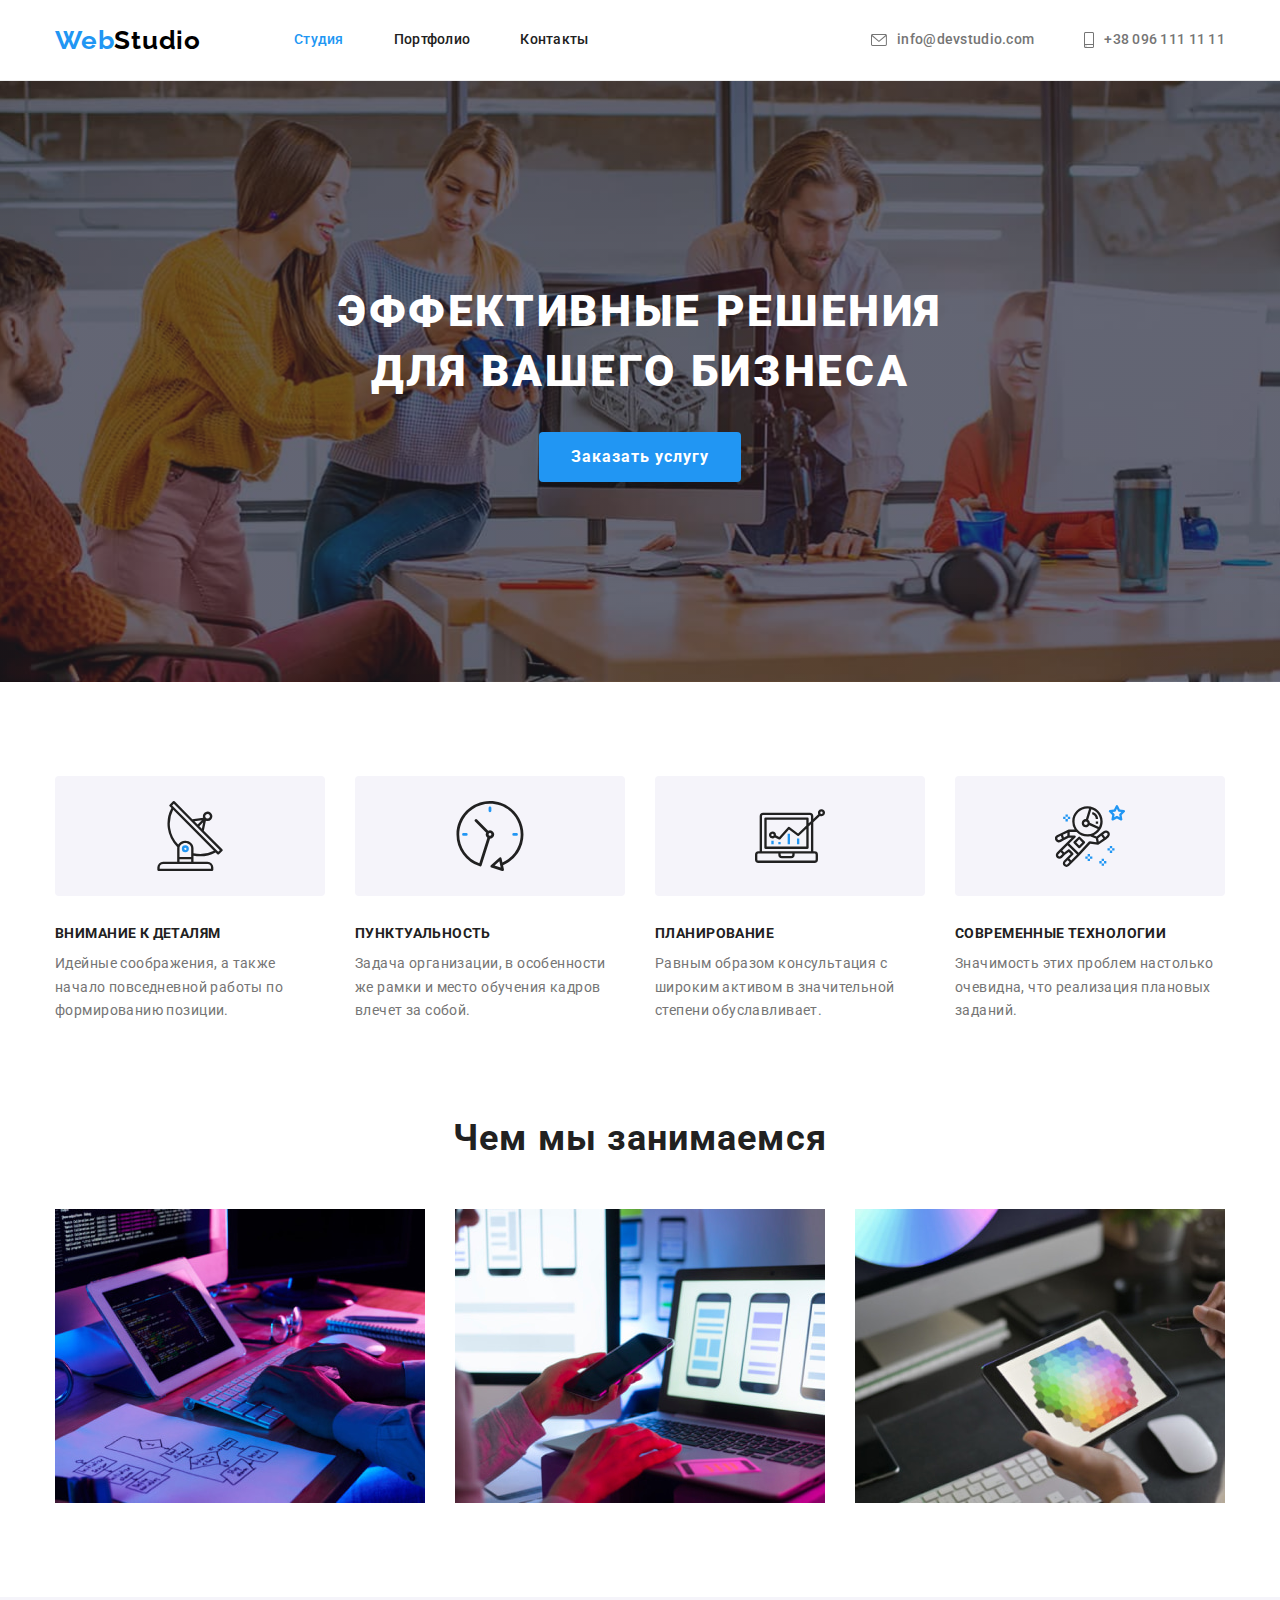
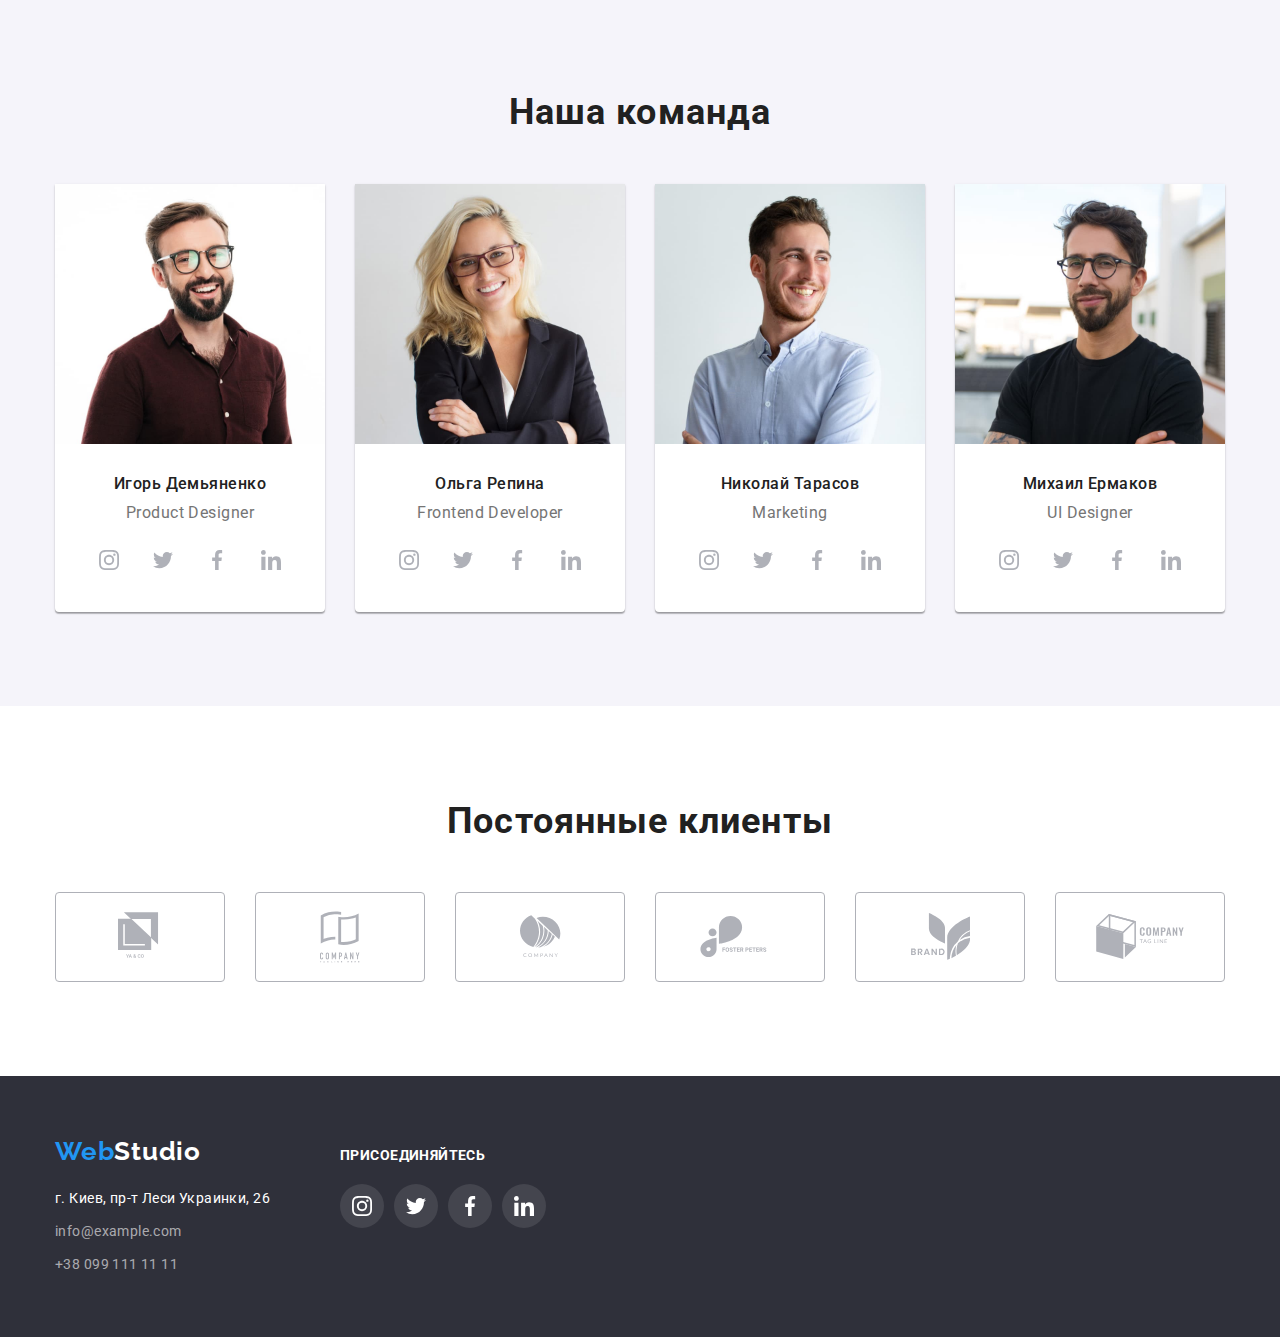
==== index.html @ 128374de "added files from hw-04" ====
<!DOCTYPE html>
<html lang="ru">
  <head>
    <meta charset="UTF-8" />
    <meta name="viewport" content="width=device-width, initial-scale=1.0" />
    <title>Студия</title>
    <link rel="preconnect" href="https://fonts.gstatic.com" />
    <link
      href="https://fonts.googleapis.com/css2?family=Raleway:wght@700&family=Roboto:wght@400;500;700;900&display=swap"
      rel="stylesheet"
    />
    <link rel="stylesheet" href="./css/modern-normalize.css" />
    <link rel="stylesheet" href="css/styles.css" />
  </head>
  <body>
    <header class="header">
      <div class="container header-container">
        <nav class="nav">
          <a class="logo header-logo" href="./index.html"
            >Web<span>Studio</span></a
          >
          <ul class="menu">
            <li class="menu-item">
              <a class="menu-link current" href="./index.html">Студия</a>
            </li>
            <li class="menu-item">
              <a class="menu-link" href="./portfolio.html">Портфолио</a>
            </li>
            <li class="menu-item"><a class="menu-link" href="">Контакты</a></li>
          </ul>
        </nav>
        <ul class="contacts">
          <li class="contacts-item">
            <a class="contacts-link" href="malito:info@devstudio.com"
              ><svg class="contacts-icon-envelope" width="16" height="12">
                <use href="./images/icons.svg#envelope"></use>
              </svg>
              info@devstudio.com</a
            >
          </li>
          <li class="contacts-item">
            <a class="contacts-link" href="tel:+380961111111"
              ><svg class="contacts-icon-smartphone" width="10" height="16">
                <use href="./images/icons.svg#smartphone"></use>
              </svg>
              +38 096 111 11 11</a
            >
          </li>
        </ul>
      </div>
    </header>
    <main>
      <section class="hero">
        <div class="container">
          <h1 class="hero-title">
            Эффективные решения<br />
            для вашего бизнеса
          </h1>
          <button class="hero-button" type="button">Заказать услугу</button>
        </div>
      </section>
      <section class="benefits">
        <div class="container">
          <h2 class="visually-hidden">Наши Преимущества</h2>
          <ul class="benefits-list">
            <li class="benefits-item">
              <div class="benefits-cover">
                <svg class="benefits-svg" width="70" height="70">
                  <use href="./images/icons.svg#antenna"></use>
                </svg>
              </div>
              <h3 class="benefits-item-title">Внимание к деталям</h3>
              <p class="benefits-item-text">
                Идейные соображения, а также начало повседневной работы по
                формированию позиции.
              </p>
            </li>
            <li class="benefits-item">
              <div class="benefits-cover">
                <svg class="benefits-svg" width="70" height="70">
                  <use href="./images/icons.svg#clock"></use>
                </svg>
              </div>
              <h3 class="benefits-item-title">Пунктуальность</h3>
              <p class="benefits-item-text">
                Задача организации, в особенности же рамки и место обучения
                кадров влечет за собой.
              </p>
            </li>
            <li class="benefits-item">
              <div class="benefits-cover">
                <svg class="benefits-svg" width="70" height="70">
                  <use href="./images/icons.svg#diagram"></use>
                </svg>
              </div>
              <h3 class="benefits-item-title">Планирование</h3>
              <p class="benefits-item-text">
                Равным образом консультация с широким активом в значительной
                степени обуславливает.
              </p>
            </li>
            <li class="benefits-item">
              <div class="benefits-cover">
                <svg class="benefits-svg" width="70" height="70">
                  <use href="./images/icons.svg#astronaut"></use>
                </svg>
              </div>
              <h3 class="benefits-item-title">Современные технологии</h3>
              <p class="benefits-item-text">
                Значимость этих проблем настолько очевидна, что реализация
                плановых заданий.
              </p>
            </li>
          </ul>
        </div>
      </section>
      <section class="activities">
        <div class="container">
          <h2 class="activities-title">Чем мы занимаемся</h2>
          <ul class="activities-list">
            <li class="activities-item">
              <div class="activities-thumb">
                <img
                  class="activities-image"
                  src="./images/activities/activity1.jpg"
                  alt="Разработка сайтов"
                  width="370"
                />
              </div>
            </li>
            <li class="activities-item">
              <div class="activities-thumb">
                <img
                  class="activities-image"
                  src="./images/activities/activity2.jpg"
                  alt="Разработка мобильных приложений"
                  width="370"
                />
              </div>
            </li>
            <li class="activities-item">
              <div class="activities-thumb">
                <img
                  class="activities-image"
                  src="./images/activities/activity3.jpg"
                  alt="Разработка дизайн макета сайта"
                  width="370"
                />
              </div>
            </li>
          </ul>
        </div>
      </section>
      <section class="team">
        <div class="container">
          <h2 class="team-title">Наша команда</h2>
          <ul class="team-list">
            <li class="team-item">
              <img
                class="team-photo"
                src="./images/team/igor.jpg"
                alt="Игорь Демьяненко"
                width="270"
              />
              <div class="team-content">
                <h3 class="team-name">Игорь Демьяненко</h3>
                <p class="team-position">Product Designer</p>
                <ul class="team-social">
                  <li class="team-social-item">
                    <a
                      href="https://instagram.com"
                      class="team-social-link"
                      target="_blank"
                    >
                      <svg class="team-social-svg" width="20" height="20">
                        <use href="./images/icons.svg#instagram"></use>
                      </svg>
                    </a>
                  </li>
                  <li class="team-social-item">
                    <a
                      href="https://twitter.com"
                      class="team-social-link"
                      target="_blank"
                    >
                      <svg class="team-social-svg" width="20" height="20">
                        <use href="./images/icons.svg#twitter"></use>
                      </svg>
                    </a>
                  </li>
                  <li class="team-social-item">
                    <a
                      href="https://facebook.com"
                      class="team-social-link"
                      target="_blank"
                    >
                      <svg class="team-social-svg" width="20" height="20">
                        <use href="./images/icons.svg#facebook"></use>
                      </svg>
                    </a>
                  </li>
                  <li class="team-social-item">
                    <a
                      href="https://linkedin.com"
                      class="team-social-link"
                      target="_blank"
                    >
                      <svg class="team-social-svg" width="20" height="20">
                        <use href="./images/icons.svg#linkedin"></use>
                      </svg>
                    </a>
                  </li>
                </ul>
              </div>
            </li>
            <li class="team-item">
              <img
                class="team-photo"
                src="./images/team/olga.jpg"
                alt="Ольга Репина"
                width="270"
              />
              <div class="team-content">
                <h3 class="team-name">Ольга Репина</h3>
                <p class="team-position">Frontend Developer</p>
                <ul class="team-social">
                  <li class="team-social-item">
                    <a
                      href="https://instagram.com"
                      class="team-social-link"
                      target="_blank"
                    >
                      <svg class="team-social-svg" width="20" height="20">
                        <use href="./images/icons.svg#instagram"></use>
                      </svg>
                    </a>
                  </li>
                  <li class="team-social-item">
                    <a
                      href="https://twitter.com"
                      class="team-social-link"
                      target="_blank"
                    >
                      <svg class="team-social-svg" width="20" height="20">
                        <use href="./images/icons.svg#twitter"></use>
                      </svg>
                    </a>
                  </li>
                  <li class="team-social-item">
                    <a
                      href="https://facebook.com"
                      class="team-social-link"
                      target="_blank"
                    >
                      <svg class="team-social-svg" width="20" height="20">
                        <use href="./images/icons.svg#facebook"></use>
                      </svg>
                    </a>
                  </li>
                  <li class="team-social-item">
                    <a
                      href="https://linkedin.com"
                      class="team-social-link"
                      target="_blank"
                    >
                      <svg class="team-social-svg" width="20" height="20">
                        <use href="./images/icons.svg#linkedin"></use>
                      </svg>
                    </a>
                  </li>
                </ul>
              </div>
            </li>
            <li class="team-item">
              <img
                class="team-photo"
                src="./images/team/nikolai.jpg"
                alt="Николай Тарасов"
                width="270"
              />
              <div class="team-content">
                <h3 class="team-name">Николай Тарасов</h3>
                <p class="team-position">Marketing</p>
                <ul class="team-social">
                  <li class="team-social-item">
                    <a
                      href="https://instagram.com"
                      class="team-social-link"
                      target="_blank"
                    >
                      <svg class="team-social-svg" width="20" height="20">
                        <use href="./images/icons.svg#instagram"></use>
                      </svg>
                    </a>
                  </li>
                  <li class="team-social-item">
                    <a
                      href="https://twitter.com"
                      class="team-social-link"
                      target="_blank"
                    >
                      <svg class="team-social-svg" width="20" height="20">
                        <use href="./images/icons.svg#twitter"></use>
                      </svg>
                    </a>
                  </li>
                  <li class="team-social-item">
                    <a
                      href="https://facebook.com"
                      class="team-social-link"
                      target="_blank"
                    >
                      <svg class="team-social-svg" width="20" height="20">
                        <use href="./images/icons.svg#facebook"></use>
                      </svg>
                    </a>
                  </li>
                  <li class="team-social-item">
                    <a
                      href="https://linkedin.com"
                      class="team-social-link"
                      target="_blank"
                    >
                      <svg class="team-social-svg" width="20" height="20">
                        <use href="./images/icons.svg#linkedin"></use>
                      </svg>
                    </a>
                  </li>
                </ul>
              </div>
            </li>
            <li class="team-item">
              <img
                class="team-photo"
                src="./images/team/michail.jpg"
                alt="Михаил Ермаков"
                width="270"
              />
              <div class="team-content">
                <h3 class="team-name">Михаил Ермаков</h3>
                <p class="team-position">UI Designer</p>
                <ul class="team-social">
                  <li class="team-social-item">
                    <a
                      href="https://instagram.com"
                      class="team-social-link"
                      target="_blank"
                    >
                      <svg class="team-social-svg" width="20" height="20">
                        <use href="./images/icons.svg#instagram"></use>
                      </svg>
                    </a>
                  </li>
                  <li class="team-social-item">
                    <a
                      href="https://twitter.com"
                      class="team-social-link"
                      target="_blank"
                    >
                      <svg class="team-social-svg" width="20" height="20">
                        <use href="./images/icons.svg#twitter"></use>
                      </svg>
                    </a>
                  </li>
                  <li class="team-social-item">
                    <a
                      href="https://facebook.com"
                      class="team-social-link"
                      target="_blank"
                    >
                      <svg class="team-social-svg" width="20" height="20">
                        <use href="./images/icons.svg#facebook"></use>
                      </svg>
                    </a>
                  </li>
                  <li class="team-social-item">
                    <a
                      href="https://linkedin.com"
                      class="team-social-link"
                      target="_blank"
                    >
                      <svg class="team-social-svg" width="20" height="20">
                        <use href="./images/icons.svg#linkedin"></use>
                      </svg>
                    </a>
                  </li>
                </ul>
              </div>
            </li>
          </ul>
        </div>
      </section>
      <section class="clients">
        <div class="container">
          <h2 class="clients-title">Постоянные клиенты</h2>
          <ul class="clients-list">
            <li class="clients-item">
              <a href="" class="clients-link" target="_blank">
                <svg class="clients-svg" width="44.27" height="49.23">
                  <use href="./images/icons.svg#logo-1"></use>
                </svg>
              </a>
            </li>
            <li class="clients-item">
              <a href="" class="clients-link" target="_blank">
                <svg class="clients-svg" width="40" height="52">
                  <use href="./images/icons.svg#logo-2"></use>
                </svg>
              </a>
            </li>
            <li class="clients-item">
              <a href="" class="clients-link" target="_blank">
                <svg class="clients-svg" width="41" height="42.6">
                  <use href="./images/icons.svg#logo-3"></use>
                </svg>
              </a>
            </li>
            <li class="clients-item">
              <a href="" class="clients-link" target="_blank">
                <svg class="clients-svg" width="79.66" height="42.02">
                  <use href="./images/icons.svg#logo-4"></use>
                </svg>
              </a>
            </li>
            <li class="clients-item">
              <a href="" class="clients-link" target="_blank">
                <svg class="clients-svg" width="59" height="47">
                  <use href="./images/icons.svg#logo-5"></use>
                </svg>
              </a>
            </li>
            <li class="clients-item">
              <a href="" class="clients-link" target="_blank">
                <svg class="clients-svg" width="88.48" height="45.44">
                  <use href="./images/icons.svg#logo-6"></use>
                </svg>
              </a>
            </li>
          </ul>
        </div>
      </section>
    </main>
    <footer class="footer">
      <div class="container footer-container">
        <div class="footer-main">
          <a class="logo footer-logo" href="./index.html"
            >Web<span>Studio</span></a
          >
          <address class="address">
            <p class="address-text">г. Киев, пр-т Леси Украинки, 26</p>
            <ul class="address-list">
              <li class="address-item">
                <a class="address-link" href="malito:info@example.com"
                  >info@example.com</a
                >
              </li>
              <li class="address-item">
                <a class="address-link" href="tel:+380991111111"
                  >+38 099 111 11 11</a
                >
              </li>
            </ul>
          </address>
        </div>
        <div class="footer-follow">
          <h2 class="footer-follow-title">присоединяйтесь</h2>
          <ul class="footer-social-list">
            <li class="footer-social-item">
              <a
                href="https://instagram.com"
                class="footer-social-link"
                target="_blank"
              >
                <svg class="footer-social-svg" width="20" height="20">
                  <use href="./images/icons.svg#instagram"></use>
                </svg>
              </a>
            </li>
            <li class="footer-social-item">
              <a
                href="https://twitter.com"
                class="footer-social-link"
                target="_blank"
              >
                <svg class="footer-social-svg" width="20" height="20">
                  <use href="./images/icons.svg#twitter"></use>
                </svg>
              </a>
            </li>
            <li class="footer-social-item">
              <a
                href="https://facebook.com"
                class="footer-social-link"
                target="_blank"
              >
                <svg class="footer-social-svg" width="20" height="20">
                  <use href="./images/icons.svg#facebook"></use>
                </svg>
              </a>
            </li>
            <li class="footer-social-item">
              <a
                href="https://linkedin.com"
                class="footer-social-link"
                target="_blank"
              >
                <svg class="footer-social-svg" width="20" height="20">
                  <use href="./images/icons.svg#linkedin"></use>
                </svg>
              </a>
            </li>
          </ul>
        </div>
      </div>
    </footer>
  </body>
</html>
---- css/styles.css ----
:root {
  --main-text-color: #757575;
  --title-text-color: #212121;
  --white-text-color: #ffffff;
  --black-text-color: #000000;
  --main-bg-color: #ffffff;
  --address-color-link: rgba(255, 255, 255, 0.6);
  --secondary-bg-color: #f5f4fa;
  --footer-bg-color: #2f303a;
  --hero-bg-color: #c4c4c4;
  --hero-overlay-color: rgba(47, 48, 58, 0.4);
  --accent-color: #2196f3;
  --border-color: #ececec;
  --border-color-works: #eeeeee;
  --team-svg-color: #afb1b8;
  --team-svg-white-color: #ffffff;
  --footer-social-trnsp-white: rgba(255, 255, 255, 0.1);
}

h1,
h2,
h3,
h4,
h5,
h6 {
  font-weight: 700;
  color: var(--title-text-color);
}

body {
  font-family: Roboto, sans-serif;
  font-weight: 400;
  color: var(--main-text-color);
  background-color: var(--main-bg-color);
}

.visually-hidden {
  position: absolute;
  width: 1px;
  height: 1px;
  margin: -1px;
  border: 0;
  padding: 0;

  white-space: nowrap;
  clip-path: inset(100%);
  clip: rect(0 0 0 0);
  overflow: hidden;
}

.container {
  width: 1200px;
  margin-left: auto;
  margin-right: auto;
  padding-left: 15px;
  padding-right: 15px;
}

/* HEADER */

.header {
  border-bottom: 1px solid var(--border-color);
}

.header-container {
  display: flex;
  align-items: center;
}

.nav {
  display: flex;
  align-items: center;
}

.logo {
  font-family: Raleway, sans-serif;
  font-size: 26px;
  font-weight: 700;
  line-height: 1.19;
  letter-spacing: 0.03em;
  color: var(--accent-color);
}

.header-logo {
  margin-right: 93px;
  padding-top: 24px;
  padding-bottom: 24px;
}

.header-logo span {
  color: var(--black-text-color);
}

/* Menu */

.menu {
  display: flex;
}

.menu-item:not(:last-child) {
  margin-right: 50px;
}

.menu-link {
  display: block;
  padding-top: 32px;
  padding-bottom: 32px;

  font-size: 14px;
  font-weight: 500;
  line-height: 1.14;
  letter-spacing: 0.02em;
  color: var(--title-text-color);
}

.current {
  color: var(--accent-color);
}

.contacts {
  display: flex;
  margin-left: auto;
}

.contacts-item + .contacts-item {
  margin-left: 50px;
}

.contacts-link {
  display: flex;
  align-items: center;
  padding-top: 32px;
  padding-bottom: 32px;

  font-size: 14px;
  font-weight: 500;
  line-height: 1.14;
  letter-spacing: 0.02em;
  color: currentColor;
}

.contacts-icon-envelope {
  /* width: 16px;
  height: 12px; */
  margin-right: 10px;
  fill: currentColor;
}

.contacts-icon-smartphone {
  /* width: 10px;
  height: 16px; */
  margin-right: 10px;
  fill: currentColor;
}

.menu-link:hover,
.menu-link:focus,
.contacts-link:hover,
.contacts-link:focus {
  color: var(--accent-color);
  fill: var(--accent-color);
}

/* FOOTER */
.footer {
  background-color: var(--footer-bg-color);
  padding-top: 60px;
  padding-bottom: 60px;
}

.footer-container {
  display: flex;
  align-items: baseline;
}

.footer-main {
  margin-right: 70px;
}

.footer-logo {
  display: block;
  margin-bottom: 20px;
}

.footer-logo span {
  color: var(--white-text-color);
}

.address {
  font-size: 14px;
  font-style: inherit;
  line-height: 1.71;
  letter-spacing: 0.03em;
  color: var(--white-text-color);
}

.address-text {
  margin-bottom: 9px;
}

.address-item:not(:last-child) {
  margin-bottom: 9px;
}

.address-link {
  color: var(--address-color-link);
}

.address-link:hover,
.address-link:focus {
  color: var(--accent-color);
}

.footer-follow-title {
  margin-bottom: 20px;

  font-size: 14px;
  line-height: 1.14;
  letter-spacing: 0.03em;
  text-transform: uppercase;
  color: var(--white-text-color);
}

.footer-social-list {
  display: flex;
}

.footer-social-item:not(:last-child) {
  margin-right: 10px;
}

.footer-social-link {
  display: flex;
  justify-content: center;
  align-items: center;
  width: 44px;
  height: 44px;

  color: var(--white-text-color);

  border-radius: 50%;
  background-color: var(--footer-social-trnsp-white);
}

.footer-social-svg {
  fill: currentColor;
}

.footer-social-link:hover,
.footer-social-link:focus {
  background-color: var(--accent-color);
}

/* СТУДИЯ */

/* Hero */

.hero {
  max-width: 1600px;
  margin: 0 auto;
  padding-top: 200px;
  padding-bottom: 200px;

  text-align: center;

  background-color: var(--hero-bg-color);

  background-image: linear-gradient(
      to right,
      var(--hero-overlay-color),
      var(--hero-overlay-color)
    ),
    url(../images/hero.jpg);
  background-repeat: no-repeat;
  background-position: center;
  background-size: cover;
}

.hero-title {
  margin-bottom: 30px;

  font-size: 44px;
  font-weight: 900;
  line-height: 1.37;
  letter-spacing: 0.06em;
  text-transform: uppercase;
  color: var(--white-text-color);
}

.hero-button {
  padding-top: 10px;
  padding-bottom: 10px;
  padding-right: 32px;
  padding-left: 32px;

  font-size: 16px;
  font-weight: 700;
  line-height: 1.88;
  letter-spacing: 0.06em;
  color: var(--white-text-color);

  border: none;
  border-radius: 4px;
  cursor: pointer;
  background-color: var(--accent-color);
}

/* Benefits */

.benefits {
  padding-top: 94px;
  padding-bottom: 94px;
}

.benefits-list {
  display: flex;
  flex-wrap: wrap;
  margin-top: -30px;
  margin-left: -30px;
}

.benefits-item {
  flex-basis: calc(100% / 4 - 30px);
  margin-top: 30px;
  margin-left: 30px;
}

.benefits-cover {
  margin-bottom: 30px;
  display: flex;
  justify-content: center;
  align-items: center;
  width: 270px;
  height: 120px;

  border-radius: 4px;
  background-color: var(--secondary-bg-color);
}

.benefits-item-title {
  margin-bottom: 10px;

  font-size: 14px;
  line-height: 1.14;
  letter-spacing: 0.03em;
  text-transform: uppercase;
}

.benefits-item-text {
  font-size: 14px;
  line-height: 1.71;
  letter-spacing: 0.03em;
}

/* Чем мы занимаемся */

.activities {
  padding-bottom: 94px;
}

.activities-title {
  margin-bottom: 50px;

  font-size: 36px;
  line-height: 1.17;
  letter-spacing: 0.03em;
  text-align: center;
}

.activities-list {
  display: flex;
  flex-wrap: wrap;
  margin-top: -30px;
  margin-left: -30px;
}

.activities-item {
  margin-top: 30px;
  margin-left: 30px;
  flex-basis: calc(100% / 3 - 30px);
}

.activities-thumb {
  height: 294px;
}

.activities-image {
  width: 100%;
  height: 100%;
  object-fit: cover;
}

/* Наша команда */

.team {
  padding-top: 94px;
  padding-bottom: 94px;

  background-color: var(--secondary-bg-color);
}

.team-title {
  margin-bottom: 50px;

  font-size: 36px;
  line-height: 1.17;
  letter-spacing: 0.03em;
  text-align: center;
}

.team-list {
  display: flex;
  flex-wrap: wrap;
  margin-top: -30px;
  margin-left: -30px;
}

.team-item {
  flex-basis: calc(100% / 4 - 30px);
  margin-top: 30px;
  margin-left: 30px;

  border-bottom-left-radius: 4px;
  border-bottom-right-radius: 4px;
  background-color: var(--main-bg-color);
  box-shadow: 0px 1px 3px rgba(0, 0, 0, 0.12), 0px 1px 1px rgba(0, 0, 0, 0.14),
    0px 2px 1px rgba(0, 0, 0, 0.2);
}

.team-content {
  padding-top: 30px;
  padding-right: 32px;
  padding-bottom: 30px;
  padding-left: 32px;

  text-align: center;
}

.team-name {
  margin-bottom: 10px;

  font-size: 16px;
  font-weight: 500;
  line-height: 1.19;
  letter-spacing: 0.03em;
}

.team-position {
  margin-bottom: 16px;

  font-size: 16px;
  line-height: 1.19;
  letter-spacing: 0.03em;
}

.team-social {
  display: flex;
  justify-content: space-between;
}

.team-social-link {
  display: flex;
  justify-content: center;
  align-items: center;
  width: 44px;
  height: 44px;
  color: var(--team-svg-color);
  border-radius: 50%;
}

.team-social-svg {
  fill: currentColor;
}

.team-social-link:hover,
.team-social-link:focus {
  color: var(--team-svg-white-color);
  background-color: var(--accent-color);
}

/* Постоянные клиенты */

.clients {
  padding-top: 94px;
  padding-bottom: 94px;

  text-align: center;
}

.clients-title {
  margin-bottom: 50px;

  font-size: 36px;
  line-height: 1.17;
  letter-spacing: 0.03em;
}

.clients-list {
  display: flex;
  flex-wrap: wrap;
  margin-right: -30px;
}

.clients-item {
  margin-right: 30px;
}

.clients-link {
  display: flex;
  justify-content: center;
  align-items: center;
  width: 170px;
  height: 90px;

  color: var(--team-svg-color);

  border-radius: 4px;
  border: 1px solid var(--team-svg-color);
}

.clients-svg {
  fill: currentColor;
}

.clients-link:hover,
.clients-link:focus {
  color: var(--accent-color);
  border: 1px solid var(--accent-color);
}

/* ПОРТФОЛИО */

/* Фильтры */

.works {
  padding-top: 94px;
  padding-bottom: 94px;
}

.filters {
  display: flex;
  justify-content: center;
  margin-bottom: 50px;
}

.filters-item:not(:last-child) {
  margin-right: 8px;
}

.filters-button {
  padding-top: 6px;
  padding-bottom: 6px;
  padding-right: 22px;
  padding-left: 22px;

  font-size: 16px;
  font-weight: 500;
  line-height: 1.63;
  letter-spacing: 0.03em;
  color: var(--title-text-color);

  border: none;
  border-radius: 4px;
  cursor: pointer;
  background-color: var(--secondary-bg-color);
}

.filters-button:hover,
.filters-button:focus {
  background-color: var(--accent-color);
  color: var(--white-text-color);
  box-shadow: 0px 3px 1px rgba(0, 0, 0, 0.1), 0px 1px 2px rgba(0, 0, 0, 0.08),
    0px 2px 2px rgba(0, 0, 0, 0.12);
}

/* Наши работы */

.works-list {
  display: flex;
  flex-wrap: wrap;
  margin-top: -30px;
  margin-left: -30px;
}

.works-item {
  margin-top: 30px;
  margin-left: 30px;
  flex-basis: calc(100% / 3 - 30px);
}

.works-link {
  display: block;
}

.works-link:hover,
.works-link:focus {
  box-shadow: 0px 1px 1px rgba(0, 0, 0, 0.12), 0px 4px 4px rgba(0, 0, 0, 0.06),
    1px 4px 6px rgba(0, 0, 0, 0.16);
}

.works-thumb {
  height: 294px;
}

.works-image {
  width: 100%;
  height: 100%;
  object-fit: cover;
}

.works-content {
  padding-top: 20px;
  padding-bottom: 20px;
  padding-right: 24px;
  padding-left: 24px;

  border-right: 1px solid var(--border-color-works);
  border-left: 1px solid var(--border-color-works);
  border-bottom: 1px solid var(--border-color-works);
}

.works-item-title {
  margin-bottom: 4px;

  font-size: 18px;
  line-height: 2;
  letter-spacing: 0.06em;
}

.works-item-text {
  font-size: 16px;
  line-height: 1.88;
  letter-spacing: 0.03em;
}
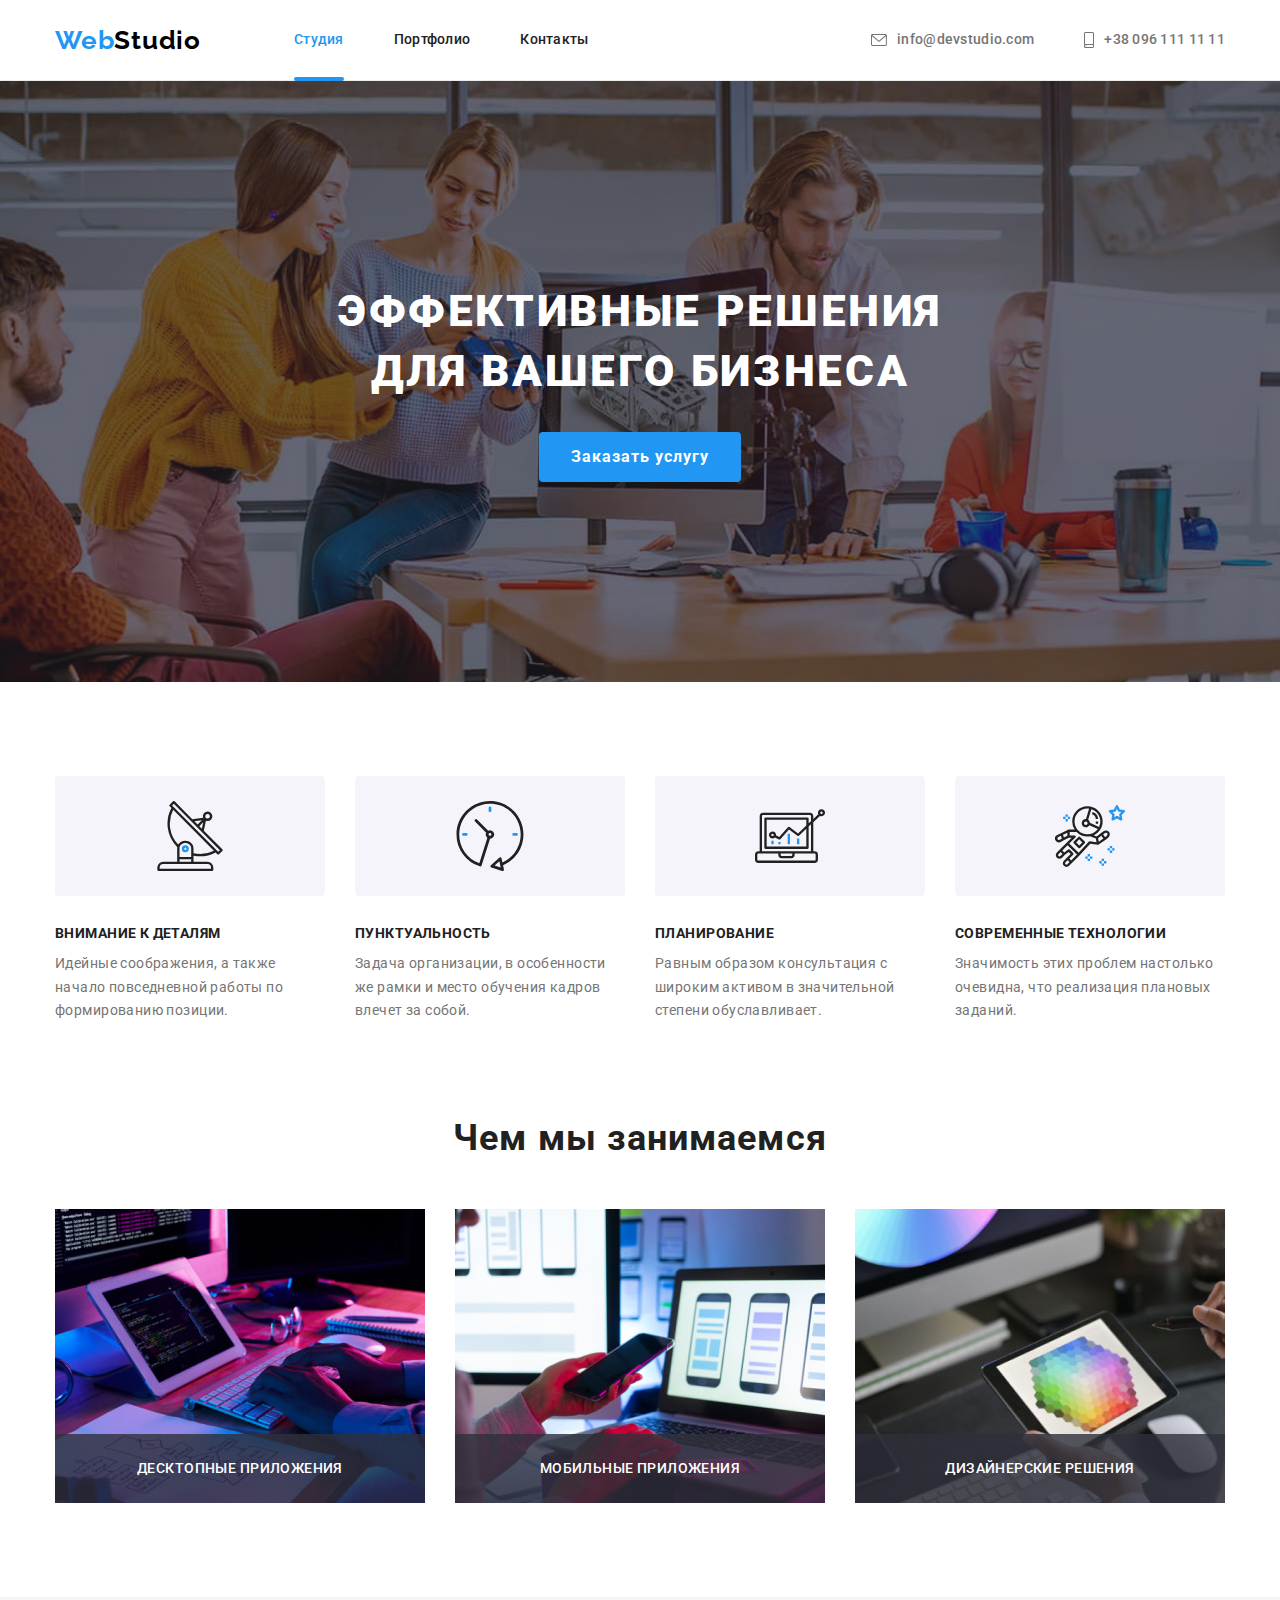
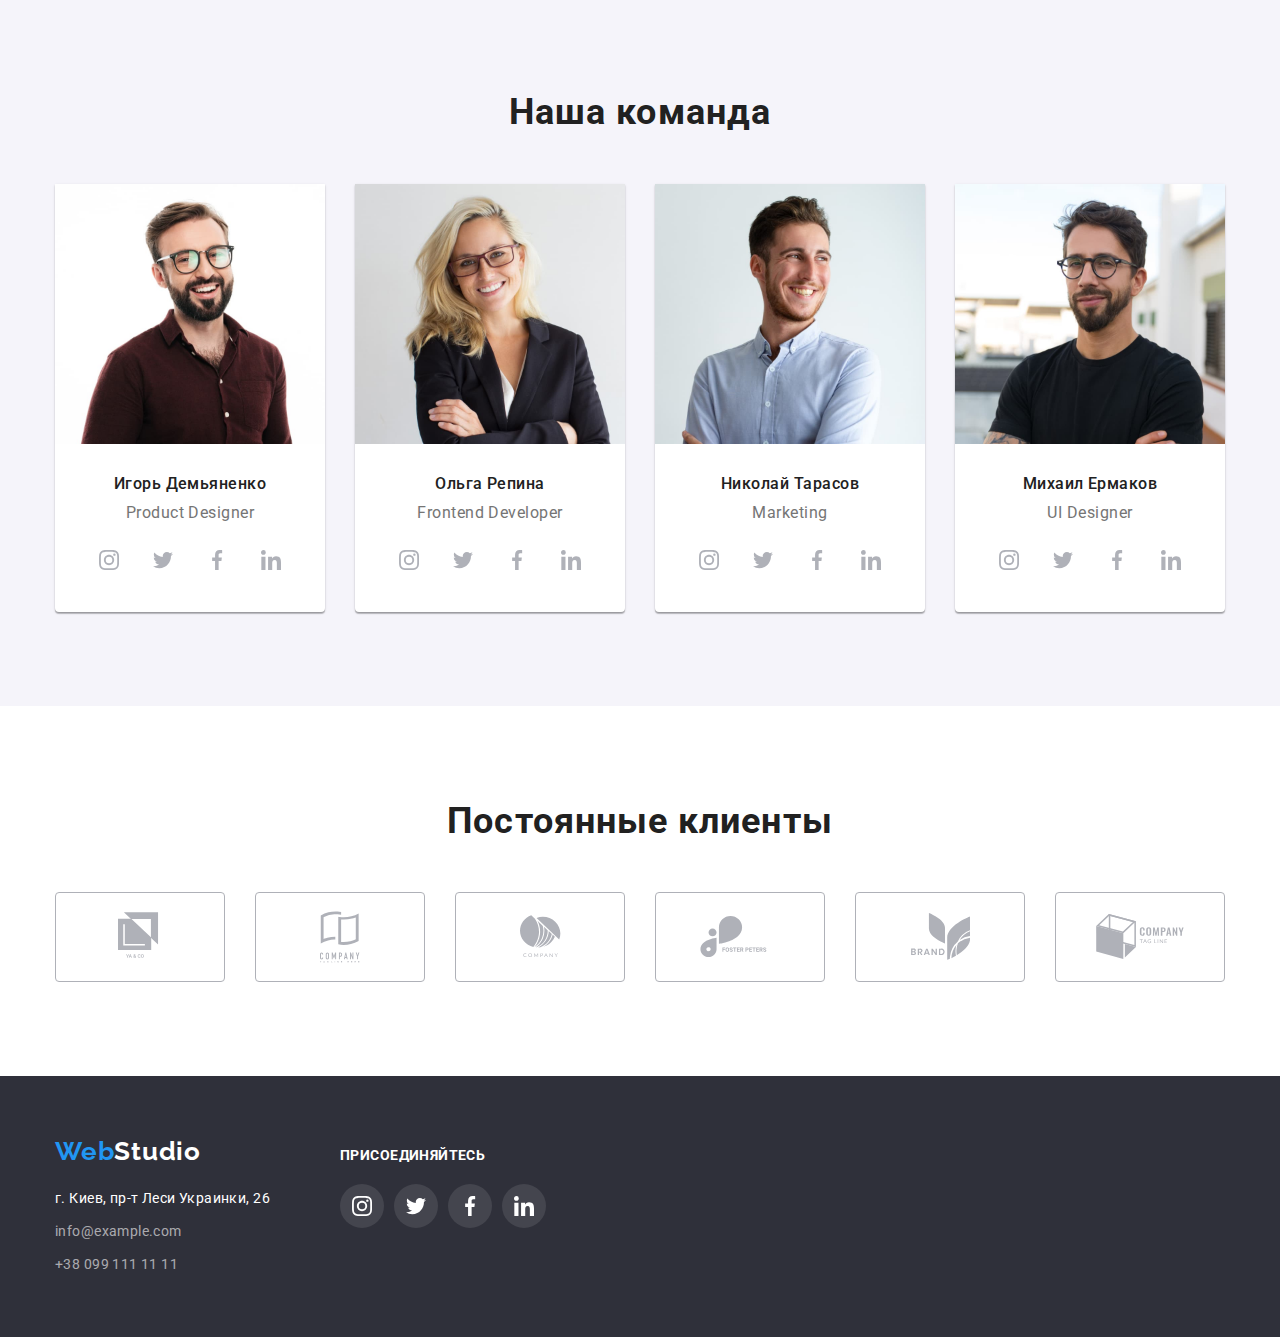
==== commit 89110037: "added overlay to activities images" ====
--- a/index.html
+++ b/index.html
@@ -126,6 +126,7 @@
                   alt="Разработка сайтов"
                   width="370"
                 />
+                <div class="activities-overlay">Десктопные приложения</div>
               </div>
             </li>
             <li class="activities-item">
@@ -136,6 +137,7 @@
                   alt="Разработка мобильных приложений"
                   width="370"
                 />
+                <div class="activities-overlay">Мобильные приложения</div>
               </div>
             </li>
             <li class="activities-item">
@@ -146,6 +148,7 @@
                   alt="Разработка дизайн макета сайта"
                   width="370"
                 />
+                <div class="activities-overlay">Дизайнерские решения</div>
               </div>
             </li>
           </ul>
--- a/css/styles.css
+++ b/css/styles.css
@@ -9,6 +9,7 @@
   --footer-bg-color: #2f303a;
   --hero-bg-color: #c4c4c4;
   --hero-overlay-color: rgba(47, 48, 58, 0.4);
+  --activities-overlay-color: rgb(18%, 19%, 23%, 0.8);
   --accent-color: #2196f3;
   --border-color: #ececec;
   --border-color-works: #eeeeee;
@@ -102,7 +103,9 @@
 }
 
 .menu-link {
+  position: relative;
   display: block;
+
   padding-top: 32px;
   padding-bottom: 32px;
 
@@ -115,6 +118,19 @@
 
 .current {
   color: var(--accent-color);
+}
+
+.current::after {
+  position: absolute;
+  display: block;
+
+  content: '';
+  width: 100%;
+  height: 4px;
+
+  background-color: var(--accent-color);
+  border-radius: 2px;
+  bottom: -1px;
 }
 
 .contacts {
@@ -381,6 +397,8 @@
 }
 
 .activities-thumb {
+  position: relative;
+
   height: 294px;
 }
 
@@ -388,6 +406,25 @@
   width: 100%;
   height: 100%;
   object-fit: cover;
+}
+
+.activities-overlay {
+  position: absolute;
+  left: 0;
+  bottom: 0;
+
+  width: 100%;
+  text-align: center;
+  padding-top: 27px;
+  padding-bottom: 27px;
+  font-weight: 500;
+  font-size: 14px;
+  line-height: 1.14;
+  letter-spacing: 0.03em;
+  text-transform: uppercase;
+  color: var(--white-text-color);
+
+  background-color: var(--activities-overlay-color);
 }
 
 /* Наша команда */
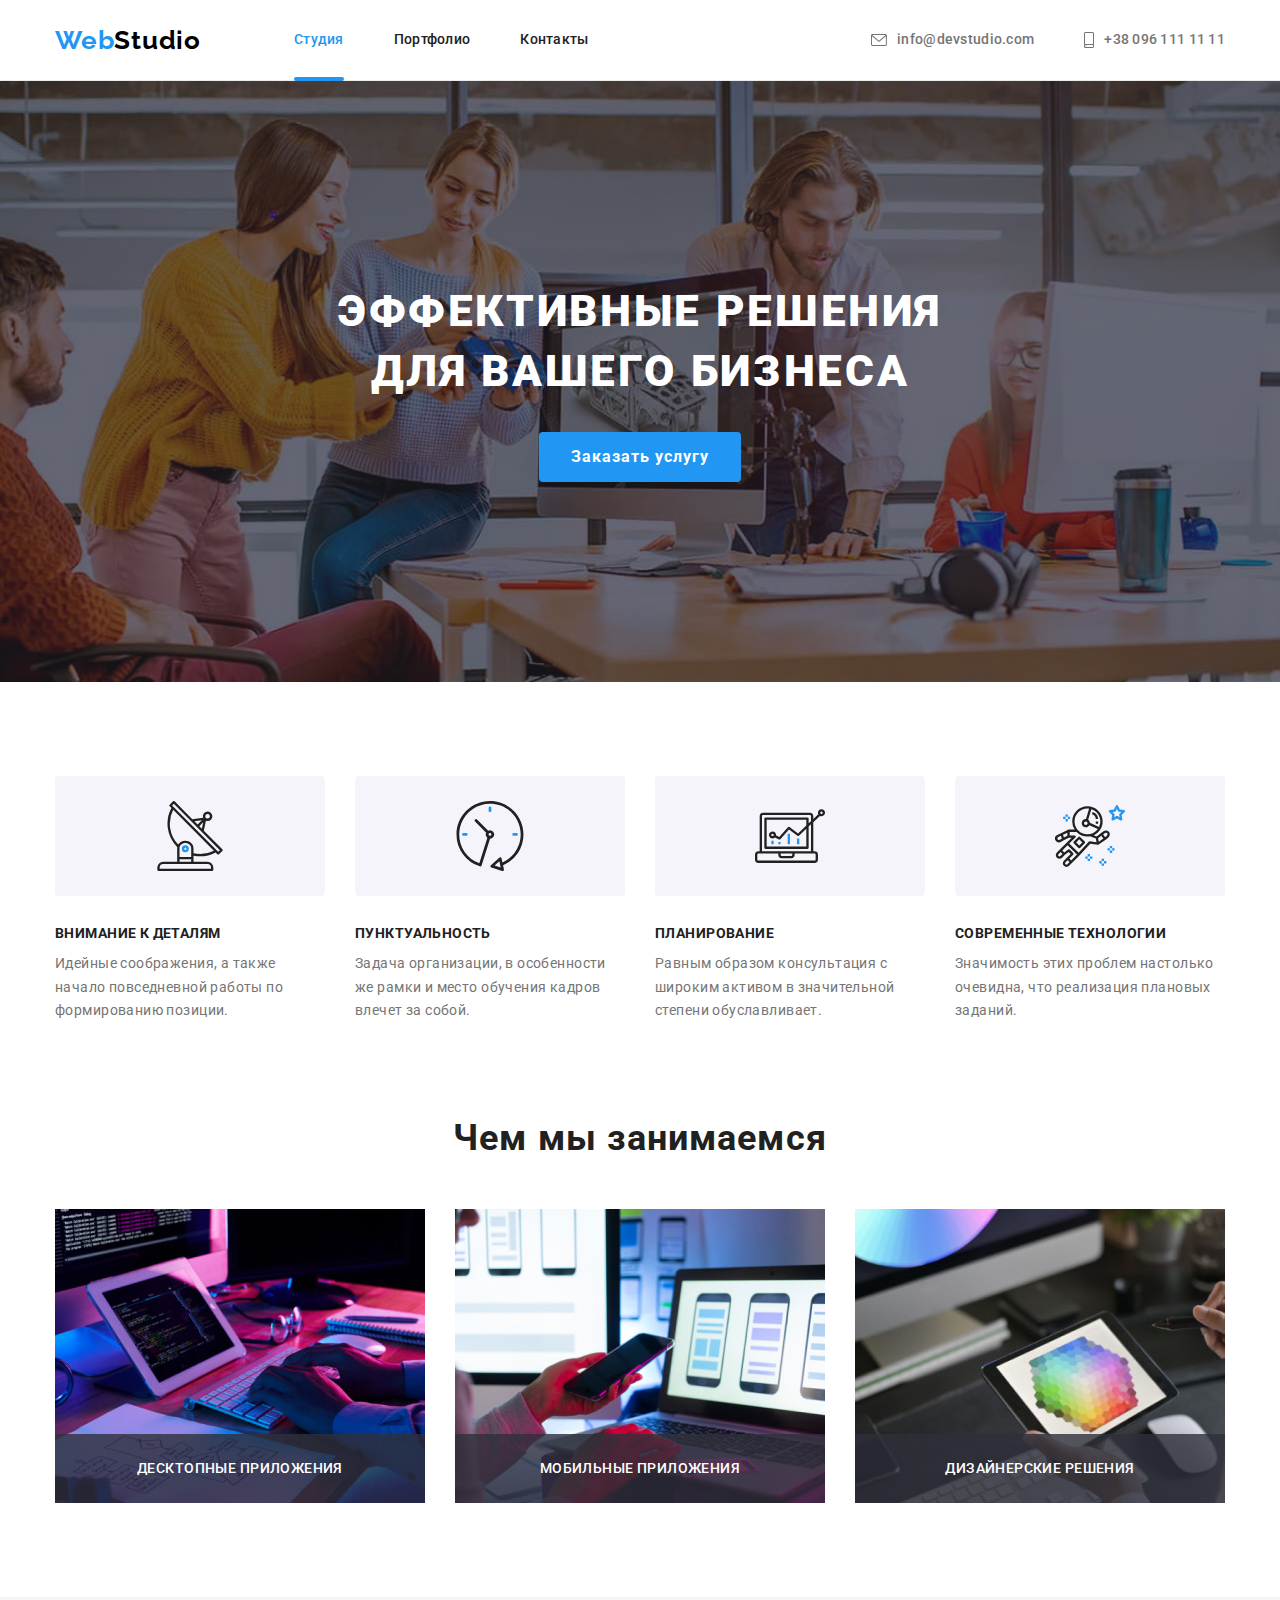
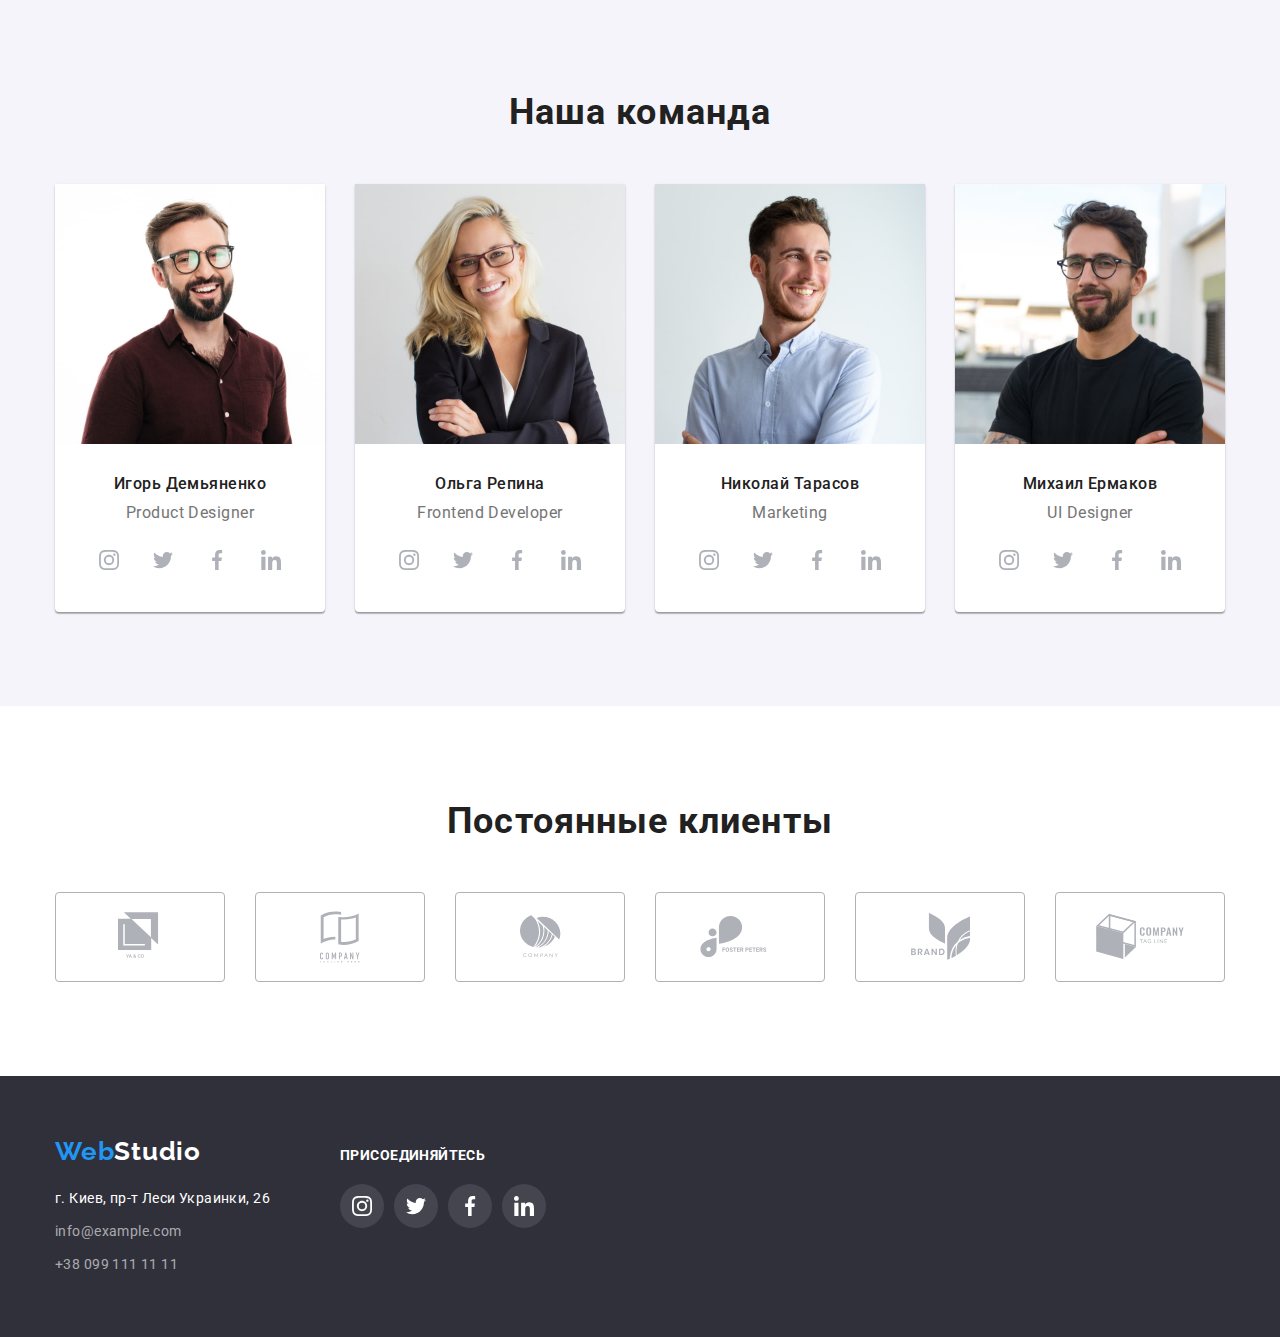
==== commit 08868bdc: "replace backdrop to bottom of page" ====
--- a/index.html
+++ b/index.html
@@ -56,7 +56,9 @@
             Эффективные решения<br />
             для вашего бизнеса
           </h1>
-          <button class="hero-button" type="button">Заказать услугу</button>
+          <button class="hero-button" type="button" data-modal-open>
+            Заказать услугу
+          </button>
         </div>
       </section>
       <section class="benefits">
@@ -516,5 +518,17 @@
         </div>
       </div>
     </footer>
+
+    <div class="order-backdrop is-hidden" data-modal>
+      <div class="order-modal">
+        <button class="order-close" type="button" data-modal-close>
+          <svg width="11" height="11">
+            <use href="./images/icons.svg#close"></use>
+          </svg>
+        </button>
+      </div>
+    </div>
+
+    <script src="./js/modal.js"></script>
   </body>
 </html>
--- a/css/styles.css
+++ b/css/styles.css
@@ -10,12 +10,16 @@
   --hero-bg-color: #c4c4c4;
   --hero-overlay-color: rgba(47, 48, 58, 0.4);
   --activities-overlay-color: rgb(18%, 19%, 23%, 0.8);
+  --works-overlay-color: rgba(33, 150, 243, 0.9);
   --accent-color: #2196f3;
   --border-color: #ececec;
   --border-color-works: #eeeeee;
   --team-svg-color: #afb1b8;
   --team-svg-white-color: #ffffff;
   --footer-social-trnsp-white: rgba(255, 255, 255, 0.1);
+  --backdrop-color: rgba(0, 0, 0, 0.2);
+
+  --transition-var: 250ms cubic-bezier(0.4, 0, 0.2, 1);
 }
 
 h1,
@@ -84,6 +88,7 @@
 
 .header-logo {
   margin-right: 93px;
+
   padding-top: 24px;
   padding-bottom: 24px;
 }
@@ -103,9 +108,7 @@
 }
 
 .menu-link {
-  position: relative;
   display: block;
-
   padding-top: 32px;
   padding-bottom: 32px;
 
@@ -114,9 +117,13 @@
   line-height: 1.14;
   letter-spacing: 0.02em;
   color: var(--title-text-color);
+
+  transition: color var(--transition-var);
 }
 
 .current {
+  position: relative;
+
   color: var(--accent-color);
 }
 
@@ -134,8 +141,9 @@
 }
 
 .contacts {
-  display: flex;
   margin-left: auto;
+
+  display: flex;
 }
 
 .contacts-item + .contacts-item {
@@ -153,19 +161,19 @@
   line-height: 1.14;
   letter-spacing: 0.02em;
   color: currentColor;
+
+  transition: color var(--transition-var);
 }
 
 .contacts-icon-envelope {
-  /* width: 16px;
-  height: 12px; */
   margin-right: 10px;
+
   fill: currentColor;
 }
 
 .contacts-icon-smartphone {
-  /* width: 10px;
-  height: 16px; */
   margin-right: 10px;
+
   fill: currentColor;
 }
 
@@ -174,7 +182,6 @@
 .contacts-link:hover,
 .contacts-link:focus {
   color: var(--accent-color);
-  fill: var(--accent-color);
 }
 
 /* FOOTER */
@@ -194,8 +201,9 @@
 }
 
 .footer-logo {
+  margin-bottom: 20px;
+
   display: block;
-  margin-bottom: 20px;
 }
 
 .footer-logo span {
@@ -220,6 +228,8 @@
 
 .address-link {
   color: var(--address-color-link);
+
+  transition: color var(--transition-var);
 }
 
 .address-link:hover,
@@ -256,6 +266,8 @@
 
   border-radius: 50%;
   background-color: var(--footer-social-trnsp-white);
+
+  transition: background-color var(--transition-var);
 }
 
 .footer-social-svg {
@@ -329,20 +341,23 @@
 }
 
 .benefits-list {
-  display: flex;
-  flex-wrap: wrap;
   margin-top: -30px;
   margin-left: -30px;
+
+  display: flex;
+  flex-wrap: wrap;
 }
 
 .benefits-item {
-  flex-basis: calc(100% / 4 - 30px);
   margin-top: 30px;
   margin-left: 30px;
+
+  flex-basis: calc(100% / 4 - 30px);
 }
 
 .benefits-cover {
   margin-bottom: 30px;
+
   display: flex;
   justify-content: center;
   align-items: center;
@@ -384,15 +399,17 @@
 }
 
 .activities-list {
-  display: flex;
-  flex-wrap: wrap;
   margin-top: -30px;
   margin-left: -30px;
+
+  display: flex;
+  flex-wrap: wrap;
 }
 
 .activities-item {
   margin-top: 30px;
   margin-left: 30px;
+
   flex-basis: calc(100% / 3 - 30px);
 }
 
@@ -414,14 +431,15 @@
   bottom: 0;
 
   width: 100%;
-  text-align: center;
   padding-top: 27px;
   padding-bottom: 27px;
+
   font-weight: 500;
   font-size: 14px;
   line-height: 1.14;
   letter-spacing: 0.03em;
   text-transform: uppercase;
+  text-align: center;
   color: var(--white-text-color);
 
   background-color: var(--activities-overlay-color);
@@ -446,16 +464,18 @@
 }
 
 .team-list {
-  display: flex;
-  flex-wrap: wrap;
   margin-top: -30px;
   margin-left: -30px;
+
+  display: flex;
+  flex-wrap: wrap;
 }
 
 .team-item {
-  flex-basis: calc(100% / 4 - 30px);
   margin-top: 30px;
   margin-left: 30px;
+
+  flex-basis: calc(100% / 4 - 30px);
 
   border-bottom-left-radius: 4px;
   border-bottom-right-radius: 4px;
@@ -501,8 +521,12 @@
   align-items: center;
   width: 44px;
   height: 44px;
+
   color: var(--team-svg-color);
   border-radius: 50%;
+
+  transition: color var(--transition-var),
+    background-color var(--transition-var);
 }
 
 .team-social-svg {
@@ -533,9 +557,10 @@
 }
 
 .clients-list {
+  margin-right: -30px;
+
   display: flex;
   flex-wrap: wrap;
-  margin-right: -30px;
 }
 
 .clients-item {
@@ -553,6 +578,8 @@
 
   border-radius: 4px;
   border: 1px solid var(--team-svg-color);
+
+  transition: color var(--transition-var), border-color var(--transition-var);
 }
 
 .clients-svg {
@@ -565,6 +592,77 @@
   border: 1px solid var(--accent-color);
 }
 
+/* Заказать услугу */
+
+.order-backdrop {
+  position: fixed;
+  top: 0;
+  left: 0;
+  z-index: 9;
+
+  width: 100vw;
+  height: 100vh;
+
+  background-color: var(--backdrop-color);
+  opacity: 1;
+
+  transition: opacity var(--transition-var), visibility var(--transition-var);
+}
+
+.order-modal {
+  position: absolute;
+  z-index: 10;
+  top: 50%;
+  left: 50%;
+  transform: translate(-50%, -50%) scale(1);
+
+  padding: 40px;
+  width: 528px;
+  min-height: 581px;
+
+  border-radius: 4px;
+  background-color: var(--main-bg-color);
+  box-shadow: 0px 1px 3px rgba(0, 0, 0, 0.12), 0px 1px 1px rgba(0, 0, 0, 0.14),
+    0px 2px 1px rgba(0, 0, 0, 0.2);
+
+  transition: transform var(--transition-var);
+}
+
+.order-close {
+  position: absolute;
+  top: 8px;
+  right: 8px;
+
+  display: flex;
+  justify-content: center;
+  align-items: center;
+  width: 30px;
+  height: 30px;
+
+  border-radius: 50%;
+  border: 1px solid rgba(0, 0, 0, 0.1);
+  background-color: var(--main-bg-color);
+
+  transition: background-color var(--transition-var);
+}
+
+.order-close:hover,
+.order-close:active,
+.order-close:focus {
+  outline: none;
+  background-color: rgba(0, 0, 0, 0.1);
+}
+
+.is-hidden {
+  opacity: 0;
+  visibility: hidden;
+  pointer-events: none;
+}
+
+.is-hidden .order-modal {
+  transform: translate(-50%, -50%) scale(1.1);
+}
+
 /* ПОРТФОЛИО */
 
 /* Фильтры */
@@ -575,9 +673,10 @@
 }
 
 .filters {
+  margin-bottom: 50px;
+
   display: flex;
   justify-content: center;
-  margin-bottom: 50px;
 }
 
 .filters-item:not(:last-child) {
@@ -600,6 +699,9 @@
   border-radius: 4px;
   cursor: pointer;
   background-color: var(--secondary-bg-color);
+
+  transition: background-color var(--transition-var),
+    color var(--transition-var), box-shadow var(--transition-var);
 }
 
 .filters-button:hover,
@@ -613,36 +715,56 @@
 /* Наши работы */
 
 .works-list {
-  display: flex;
-  flex-wrap: wrap;
   margin-top: -30px;
   margin-left: -30px;
+
+  display: flex;
+  flex-wrap: wrap;
 }
 
 .works-item {
   margin-top: 30px;
   margin-left: 30px;
+
   flex-basis: calc(100% / 3 - 30px);
+
+  transition: box-shadow var(--transition-var);
 }
 
 .works-link {
   display: block;
 }
 
-.works-link:hover,
-.works-link:focus {
-  box-shadow: 0px 1px 1px rgba(0, 0, 0, 0.12), 0px 4px 4px rgba(0, 0, 0, 0.06),
-    1px 4px 6px rgba(0, 0, 0, 0.16);
-}
-
 .works-thumb {
+  position: relative;
+
   height: 294px;
+  overflow: hidden;
 }
 
 .works-image {
   width: 100%;
   height: 100%;
   object-fit: cover;
+}
+
+.works-overlay {
+  position: absolute;
+  top: 100%;
+  left: 0;
+
+  width: 100%;
+  height: 100%;
+  padding: 63px 24px;
+
+  font-size: 18px;
+  line-height: 1.56;
+  letter-spacing: 0.03em;
+  color: var(--white-text-color);
+
+  background-color: var(--works-overlay-color);
+
+  transition: transform var(--transition-var);
 }
 
 .works-content {
@@ -669,3 +791,15 @@
   line-height: 1.88;
   letter-spacing: 0.03em;
 }
+
+.works-link:hover,
+.works-link:focus {
+  outline: none;
+  box-shadow: 0px 1px 1px rgba(0, 0, 0, 0.12), 0px 4px 4px rgba(0, 0, 0, 0.06),
+    1px 4px 6px rgba(0, 0, 0, 0.16);
+}
+
+.works-link:hover .works-overlay,
+.works-link:focus .works-overlay {
+  transform: translateY(-100%);
+}
